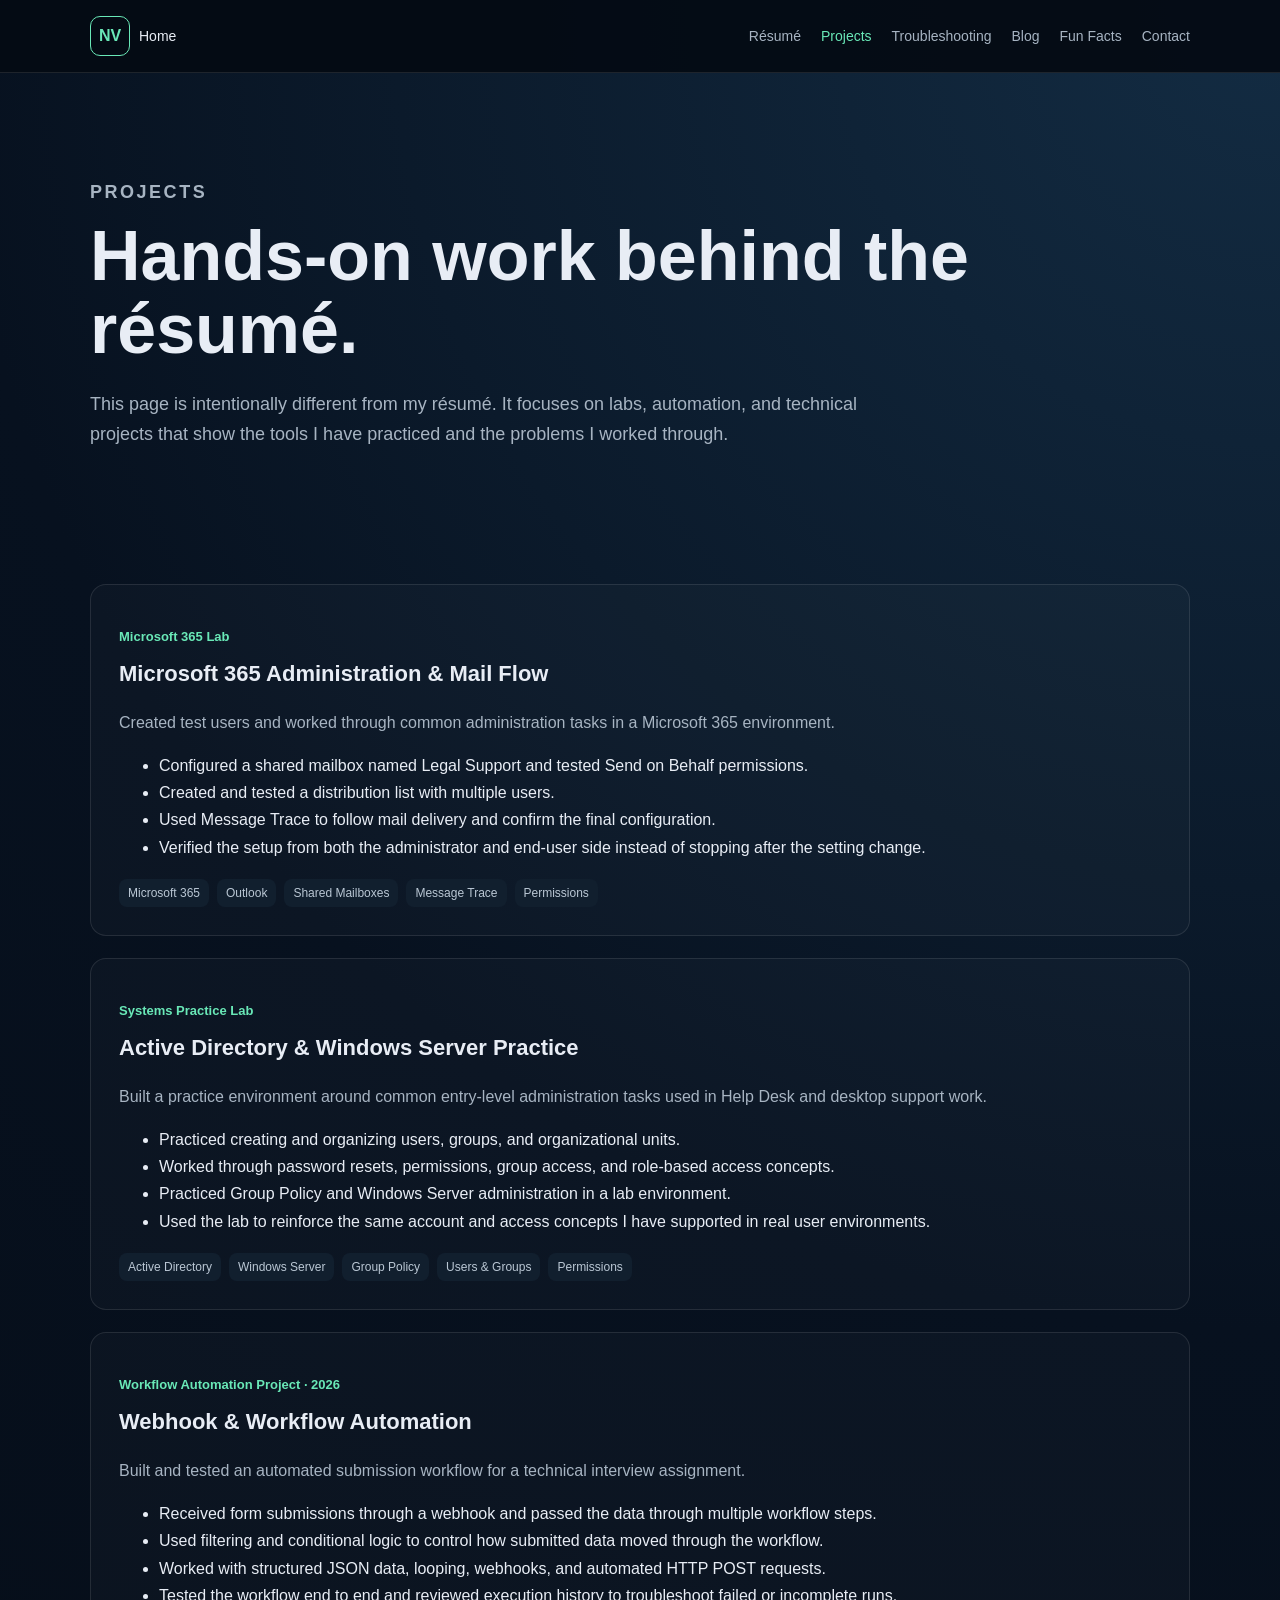
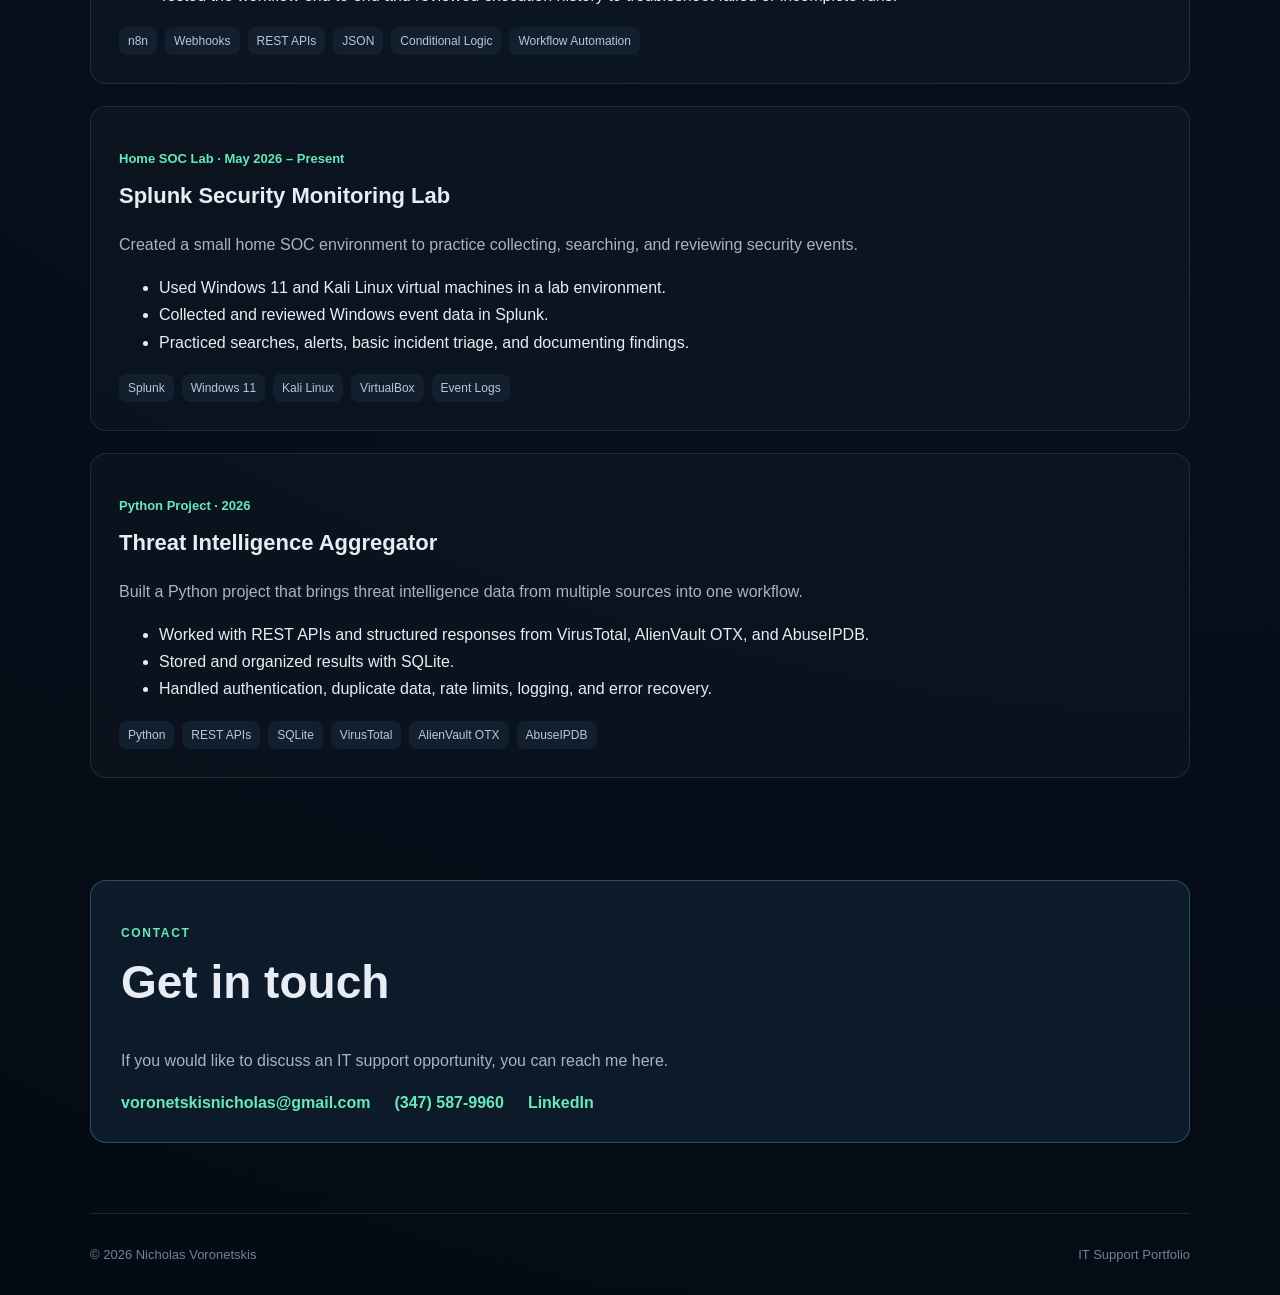
==== experience.html @ 8851084f "Add files via upload" ====
<!DOCTYPE html>
<html lang="en">
<head>
<!-- Google tag (gtag.js) -->
<script async src="https://www.googletagmanager.com/gtag/js?id=G-PJ1ZQS4GLR"></script>
<script>
  window.dataLayer = window.dataLayer || [];
  function gtag(){dataLayer.push(arguments);}
  gtag('js', new Date());
  gtag('config', 'G-PJ1ZQS4GLR');
</script>
  <meta charset="UTF-8">
  <meta name="viewport" content="width=device-width, initial-scale=1.0">
  <meta name="description" content="Hands-on IT support, systems, automation, and cybersecurity projects by Nicholas Voronetskis.">
  <title>Projects | Nicholas Voronetskis</title>
  <link rel="stylesheet" href="styles.css">
</head>
<body>
  <header class="site-header">
    <nav class="navbar container">
      <a class="logo" href="index.html"><span class="logo-box">NV</span><span class="home-label">Home</span></a>
      <div class="nav-links">
        <a href="resume.html">Résumé</a> <a class="active" href="experience.html">Projects</a> <a href="troubleshooting.html">Troubleshooting</a> <a href="blog.html">Blog</a> <a href="fun-facts.html">Fun Facts</a> <a href="#contact">Contact</a>
      </div>
    </nav>
  </header>
  <main>
    <section class="page-intro container">
      <p class="eyebrow">PROJECTS</p>
      <h1>Hands-on work behind the résumé.</h1>
      <p>This page is intentionally different from my résumé. It focuses on labs, automation, and technical projects that show the tools I have practiced and the problems I worked through.</p>
    </section>

    <section class="section container">
      <div class="experience-list">
        <article class="experience-item">
          <p class="date">Microsoft 365 Lab</p>
          <h3>Microsoft 365 Administration & Mail Flow</h3>
          <p>Created test users and worked through common administration tasks in a Microsoft 365 environment.</p>
          <ul>
            <li>Configured a shared mailbox named Legal Support and tested Send on Behalf permissions.</li>
            <li>Created and tested a distribution list with multiple users.</li>
            <li>Used Message Trace to follow mail delivery and confirm the final configuration.</li>
            <li>Verified the setup from both the administrator and end-user side instead of stopping after the setting change.</li>
          </ul>
          <div class="tag-list"><span>Microsoft 365</span><span>Outlook</span><span>Shared Mailboxes</span><span>Message Trace</span><span>Permissions</span></div>
        </article>

        <article class="experience-item">
          <p class="date">Systems Practice Lab</p>
          <h3>Active Directory & Windows Server Practice</h3>
          <p>Built a practice environment around common entry-level administration tasks used in Help Desk and desktop support work.</p>
          <ul>
            <li>Practiced creating and organizing users, groups, and organizational units.</li>
            <li>Worked through password resets, permissions, group access, and role-based access concepts.</li>
            <li>Practiced Group Policy and Windows Server administration in a lab environment.</li>
            <li>Used the lab to reinforce the same account and access concepts I have supported in real user environments.</li>
          </ul>
          <div class="tag-list"><span>Active Directory</span><span>Windows Server</span><span>Group Policy</span><span>Users & Groups</span><span>Permissions</span></div>
        </article>

        <article class="experience-item">
          <p class="date">Workflow Automation Project · 2026</p>
          <h3>Webhook & Workflow Automation</h3>
          <p>Built and tested an automated submission workflow for a technical interview assignment.</p>
          <ul>
            <li>Received form submissions through a webhook and passed the data through multiple workflow steps.</li>
            <li>Used filtering and conditional logic to control how submitted data moved through the workflow.</li>
            <li>Worked with structured JSON data, looping, webhooks, and automated HTTP POST requests.</li>
            <li>Tested the workflow end to end and reviewed execution history to troubleshoot failed or incomplete runs.</li>
          </ul>
          <div class="tag-list"><span>n8n</span><span>Webhooks</span><span>REST APIs</span><span>JSON</span><span>Conditional Logic</span><span>Workflow Automation</span></div>
        </article>

        <article class="experience-item">
          <p class="date">Home SOC Lab · May 2026 – Present</p>
          <h3>Splunk Security Monitoring Lab</h3>
          <p>Created a small home SOC environment to practice collecting, searching, and reviewing security events.</p>
          <ul>
            <li>Used Windows 11 and Kali Linux virtual machines in a lab environment.</li>
            <li>Collected and reviewed Windows event data in Splunk.</li>
            <li>Practiced searches, alerts, basic incident triage, and documenting findings.</li>
          </ul>
          <div class="tag-list"><span>Splunk</span><span>Windows 11</span><span>Kali Linux</span><span>VirtualBox</span><span>Event Logs</span></div>
        </article>

        <article class="experience-item">
          <p class="date">Python Project · 2026</p>
          <h3>Threat Intelligence Aggregator</h3>
          <p>Built a Python project that brings threat intelligence data from multiple sources into one workflow.</p>
          <ul>
            <li>Worked with REST APIs and structured responses from VirusTotal, AlienVault OTX, and AbuseIPDB.</li>
            <li>Stored and organized results with SQLite.</li>
            <li>Handled authentication, duplicate data, rate limits, logging, and error recovery.</li>
          </ul>
          <div class="tag-list"><span>Python</span><span>REST APIs</span><span>SQLite</span><span>VirusTotal</span><span>AlienVault OTX</span><span>AbuseIPDB</span></div>
        </article>
      </div>
    </section>
    <section id="contact" class="static-contact container">
      <div class="contact-card">
        <p class="eyebrow">CONTACT</p>
        <h2>Get in touch</h2>
        <p>If you would like to discuss an IT support opportunity, you can reach me here.</p>
        <div class="contact-links">
          <a href="mailto:voronetskisnicholas@gmail.com">voronetskisnicholas@gmail.com</a>
          <a href="tel:+13475879960">(347) 587-9960</a>
          <a href="https://www.linkedin.com/in/nicholas-voronetskis-90a94b221" target="_blank" rel="noopener">LinkedIn</a>
        </div>
      </div>
    </section>
  </main>
  <footer class="site-footer container">
    <span>© 2026 Nicholas Voronetskis</span>
    <span>IT Support Portfolio</span>
  </footer>
</body>
</html>
---- styles.css ----
:root {
  --background: #07111f;
  --panel: #0d1a2a;
  --text: #e8edf5;
  --muted: #a7b4c2;
  --accent: #69e8b7;
  --border: rgba(255, 255, 255, 0.1);
}

* { box-sizing: border-box; }
html { scroll-behavior: smooth; }
body {
  margin: 0;
  min-width: 320px;
  font-family: Arial, Helvetica, sans-serif;
  color: var(--text);
  background: radial-gradient(circle at top right, #132c43, var(--background) 42%, #050b14);
}
a { color: inherit; text-decoration: none; }
.container { width: min(1100px, calc(100% - 40px)); margin: 0 auto; }

.site-header {
  position: sticky;
  top: 0;
  z-index: 10;
  background: rgba(5, 11, 20, 0.94);
  border-bottom: 1px solid var(--border);
}
.navbar {
  min-height: 72px;
  display: flex;
  align-items: center;
  justify-content: space-between;
  gap: 24px;
}
.logo {
  display: inline-flex;
  align-items: center;
  gap: 9px;
  flex: 0 0 auto;
}
.logo-box {
  width: 40px;
  height: 40px;
  display: inline-flex;
  align-items: center;
  justify-content: center;
  border: 1px solid var(--accent);
  border-radius: 10px;
  color: var(--accent);
  font-weight: 700;
}
.home-label { color: var(--text); font-size: 14px; }
.nav-links {
  display: flex;
  align-items: center;
  justify-content: flex-end;
  flex-wrap: wrap;
  gap: 20px;
  color: var(--muted);
  font-size: 14px;
}
.nav-links a { padding: 7px 0; }
.nav-links a:hover,
.nav-links a.active { color: var(--accent); }

.eyebrow {
  margin-bottom: 12px;
  color: var(--accent);
  font-size: 12px;
  font-weight: 700;
  letter-spacing: .14em;
}
h1, h2, h3 { margin-top: 0; }
h1 {
  max-width: 880px;
  margin-bottom: 22px;
  font-size: clamp(42px, 6vw, 70px);
  line-height: 1.05;
}
h2 { font-size: clamp(30px, 4vw, 46px); }
h3 { font-size: 22px; }
p, li { line-height: 1.7; }
.muted { color: var(--muted); }
.section { padding: 86px 0; }
.section-lead { max-width: 760px; color: var(--muted); font-size: 17px; margin-bottom: 30px; }
.page-intro { padding: 86px 0 30px; }
.page-intro p { max-width: 780px; color: var(--muted); font-size: 18px; }

.hero {
  min-height: 650px;
  display: grid;
  grid-template-columns: 1.25fr .75fr;
  align-items: center;
  gap: 64px;
  padding: 84px 0 62px;
}
.status {
  display: inline-block;
  margin-bottom: 24px;
  padding: 8px 12px;
  color: var(--accent);
  background: rgba(105, 232, 183, 0.08);
  border: 1px solid rgba(105, 232, 183, 0.22);
  border-radius: 999px;
  font-size: 13px;
}
.hero-description { max-width: 720px; color: var(--muted); font-size: 18px; }
.hero-buttons { display: flex; flex-wrap: wrap; align-items: center; gap: 20px; margin: 30px 0 24px; }
.button { display: inline-block; padding: 13px 17px; border-radius: 10px; font-weight: 700; }
.button-primary { color: #06111d; background: var(--accent); }
.text-link, .card-link, .resume-pdf-link a { color: var(--accent); font-weight: 700; }
.text-link:hover, .card-link:hover, .resume-pdf-link a:hover { text-decoration: underline; }
.hero-details { display: flex; flex-wrap: wrap; gap: 10px 22px; color: #8998a8; font-size: 14px; }
.profile-card {
  padding: 26px;
  text-align: center;
  background: rgba(13, 26, 42, .85);
  border: 1px solid var(--border);
  border-radius: 18px;
}
.profile-photo { width: 205px; height: 205px; margin-bottom: 18px; object-fit: cover; border: 3px solid rgba(105, 232, 183, .35); border-radius: 50%; }
.profile-card h3 { margin-bottom: 10px; }

.skill-row {
  display: grid;
  grid-template-columns: repeat(4, 1fr);
  border: 1px solid var(--border);
  border-radius: 14px;
  overflow: hidden;
}
.skill-row div {
  min-height: 78px;
  display: grid;
  place-items: center;
  padding: 14px;
  color: #bdc8d3;
  text-align: center;
  border-right: 1px solid var(--border);
}
.skill-row div:last-child { border-right: none; }

.card-grid { display: grid; grid-template-columns: repeat(2, 1fr); gap: 20px; }
.card {
  padding: 27px;
  background: rgba(255,255,255,.025);
  border: 1px solid var(--border);
  border-radius: 16px;
}
.card p { color: var(--muted); }

.experience-list, .resume-list { display: grid; gap: 22px; }
.experience-item, .resume-section {
  padding: 28px;
  background: rgba(255,255,255,.025);
  border: 1px solid var(--border);
  border-radius: 16px;
}
.experience-item p:not(.date) { color: var(--muted); }
.date { color: var(--accent); font-size: 13px; font-weight: 700; }
.tag-list { display: flex; flex-wrap: wrap; gap: 8px; margin-top: 18px; }
.tag-list span { padding: 7px 9px; color: #bac7d4; background: #111f2e; border-radius: 8px; font-size: 12px; }
.support-steps { padding-left: 22px; }
.support-steps li { margin-bottom: 10px; }

.resume-layout { display: grid; grid-template-columns: .75fr 1.25fr; gap: 24px; }
.resume-column { display: grid; gap: 20px; align-content: start; }
.resume-pdf-link { margin-top: 20px; }

.placeholder {
  padding: 44px;
  text-align: center;
  background: rgba(105,232,183,.035);
  border: 1px dashed rgba(105,232,183,.3);
  border-radius: 16px;
}
.fun-grid { display: grid; grid-template-columns: repeat(3, 1fr); gap: 20px; }
.fun-card { padding: 26px; background: rgba(255,255,255,.025); border: 1px solid var(--border); border-radius: 16px; }
.fun-icon { margin-bottom: 14px; font-size: 30px; }

.static-contact { scroll-margin-top: 90px; padding: 16px 0 70px; }
.contact-card {
  padding: 30px;
  background: var(--panel);
  border: 1px solid rgba(105,232,183,.28);
  border-radius: 16px;
}
.contact-card > p:not(.eyebrow) { color: var(--muted); }
.contact-links { display: flex; flex-wrap: wrap; gap: 14px 24px; margin-top: 20px; }
.contact-links a { color: var(--accent); font-weight: 700; }
.contact-links a:hover { text-decoration: underline; }

.site-footer {
  min-height: 82px;
  display: flex;
  align-items: center;
  justify-content: space-between;
  gap: 16px;
  color: #718195;
  border-top: 1px solid var(--border);
  font-size: 13px;
}

@media (max-width: 850px) {
  .hero, .resume-layout { grid-template-columns: 1fr; }
  .hero { min-height: auto; gap: 36px; }
  .profile-card { max-width: 420px; }
  .skill-row { grid-template-columns: repeat(2, 1fr); }
  .fun-grid, .card-grid { grid-template-columns: 1fr; }
}

@media (max-width: 680px) {
  .container { width: min(100% - 28px, 1100px); }
  .navbar { align-items: flex-start; padding: 14px 0; }
  .nav-links { gap: 8px 14px; font-size: 12px; }
  .home-label { display: none; }
  h1 { font-size: 42px; }
  .section { padding: 68px 0; }
  .skill-row { grid-template-columns: 1fr; }
  .skill-row div { border-right: none; border-bottom: 1px solid var(--border); }
  .skill-row div:last-child { border-bottom: none; }
  .contact-links { flex-direction: column; gap: 12px; }
  .site-footer { flex-direction: column; justify-content: center; text-align: center; }
}
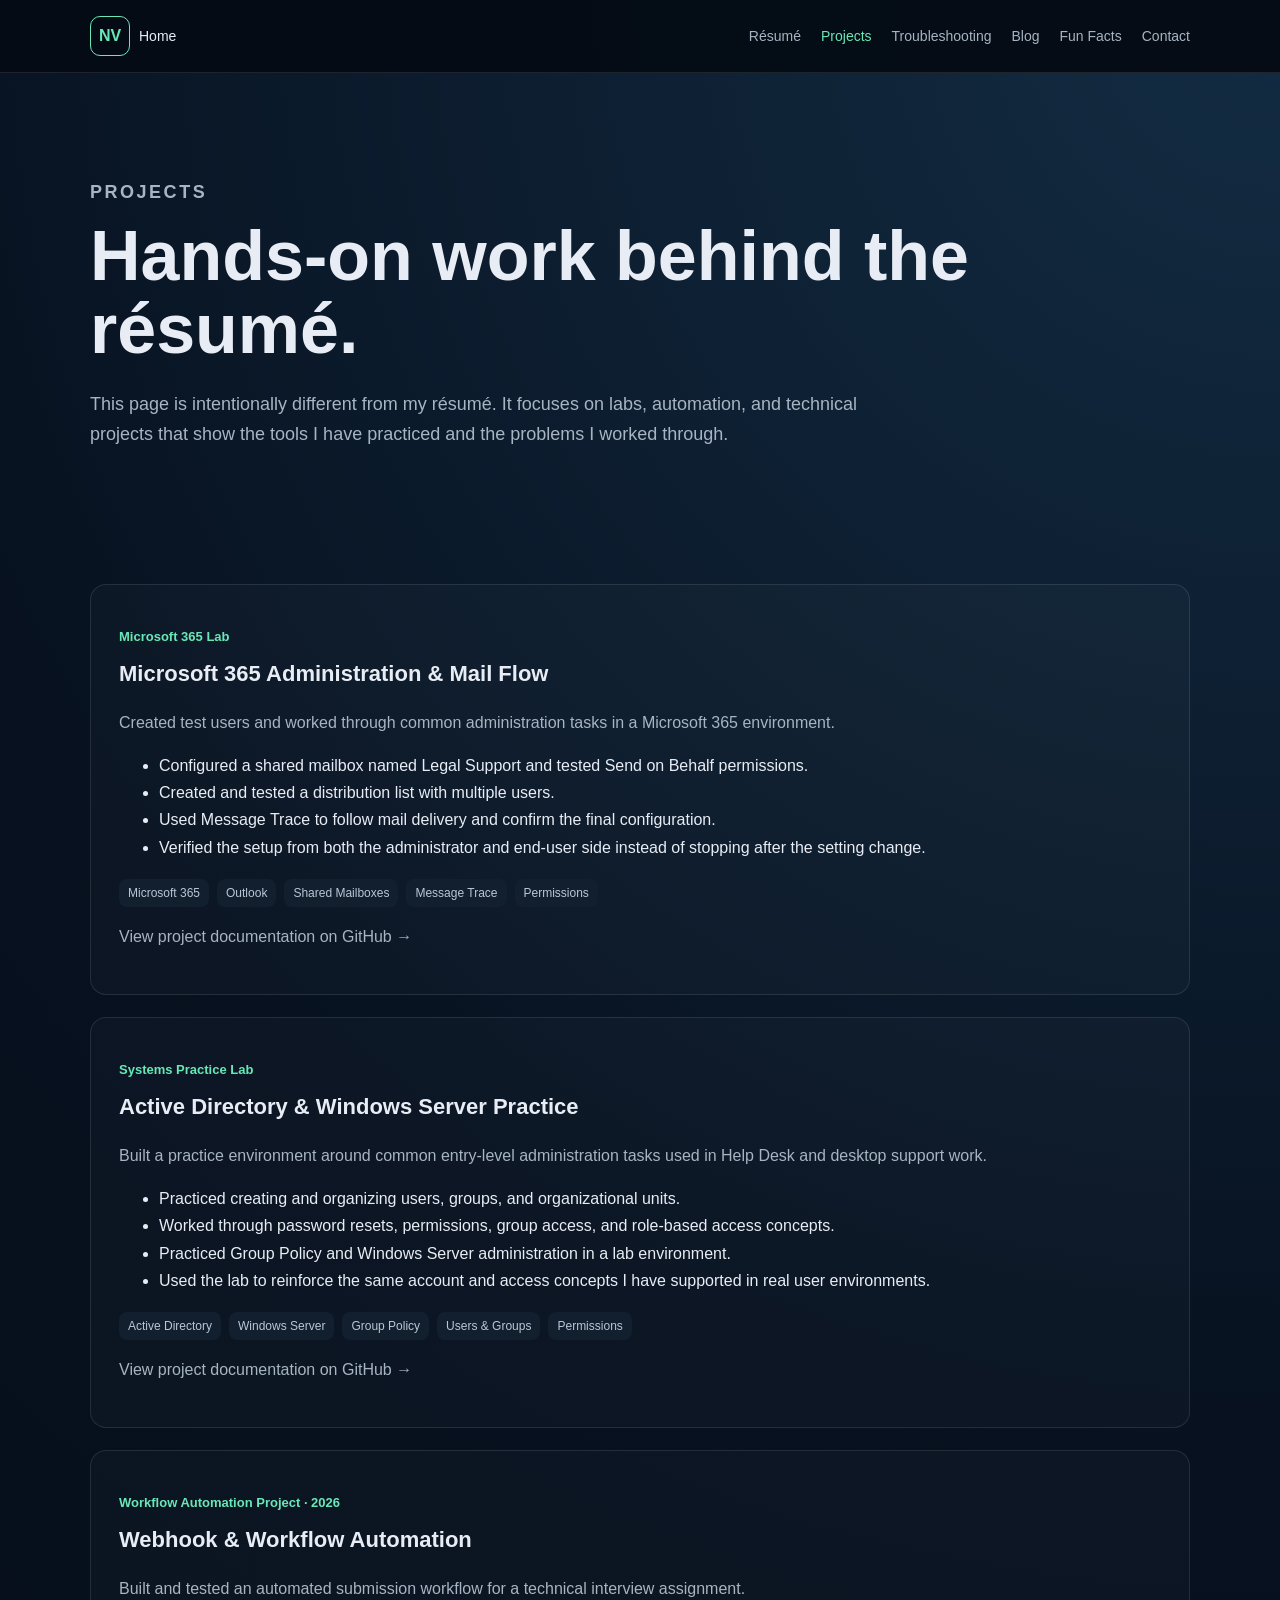
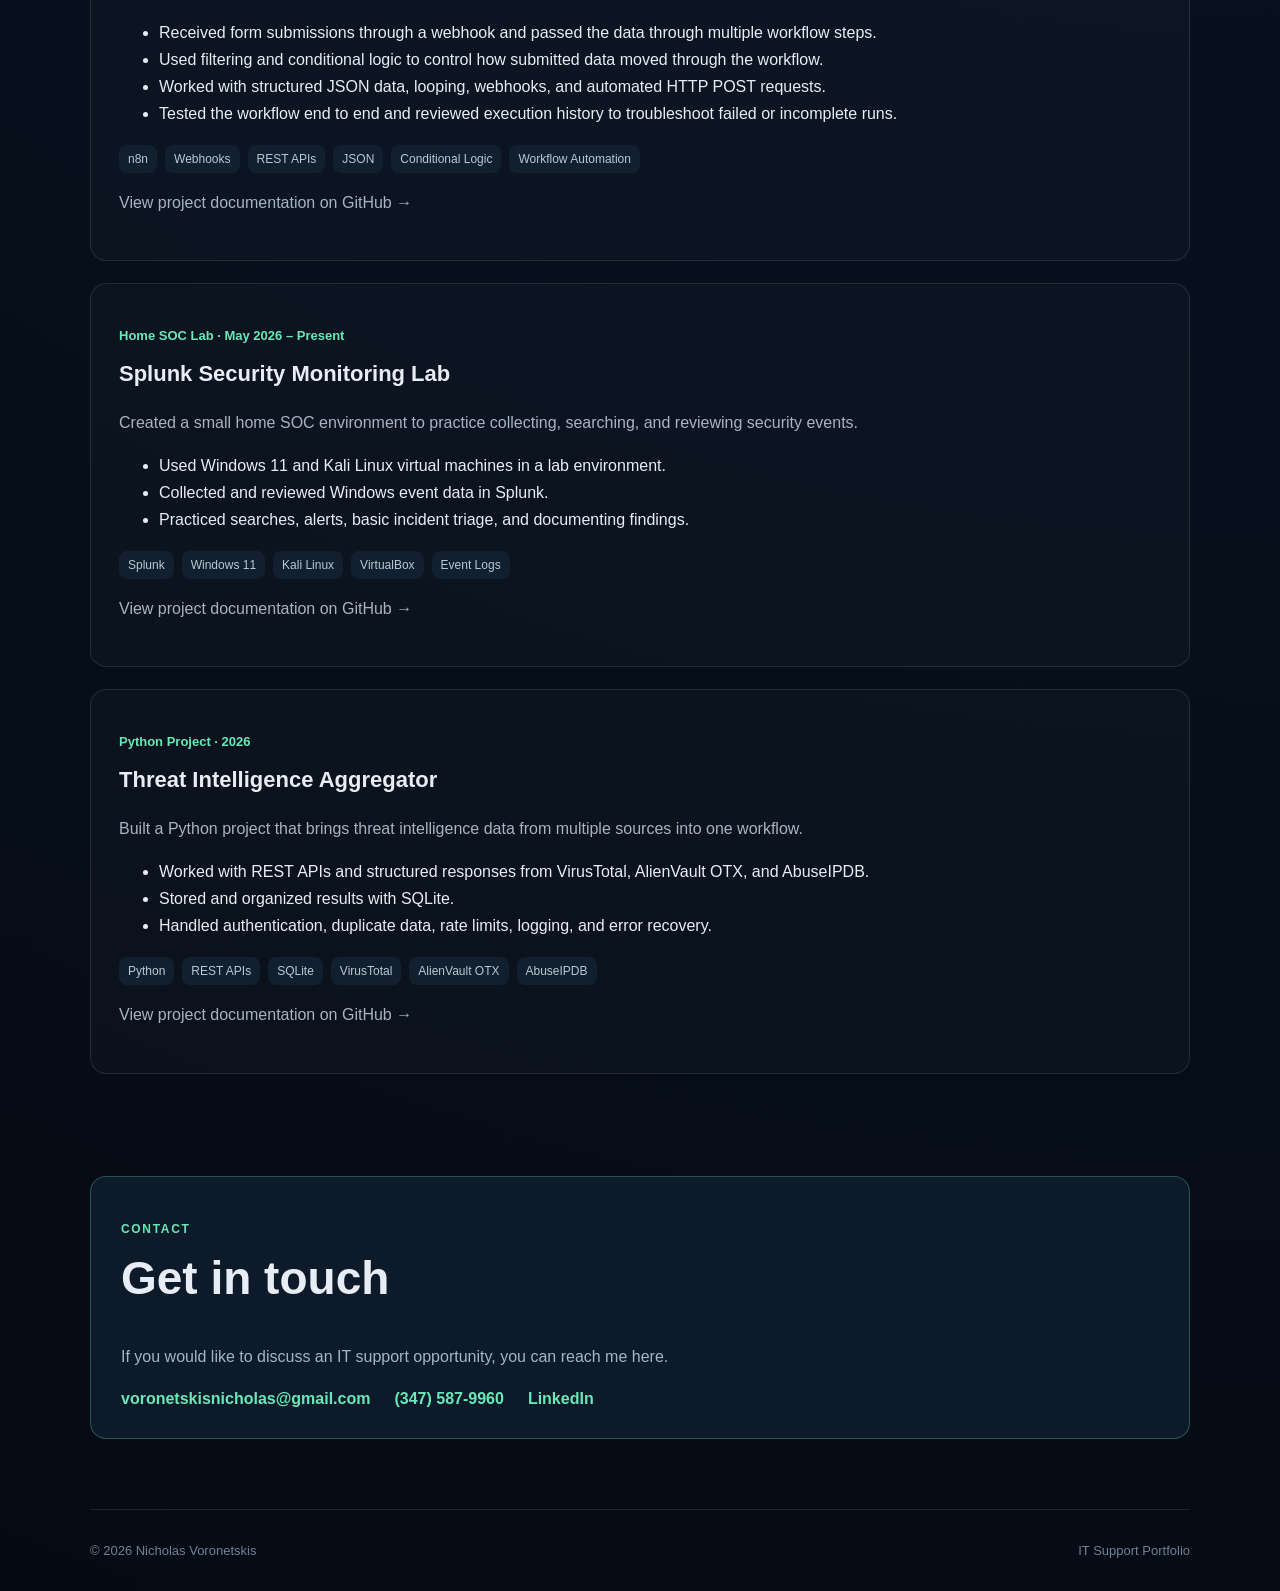
==== commit 6a481158: "Link projects to their separate GitHub repositories" ====
--- a/experience.html
+++ b/experience.html
@@ -44,6 +44,7 @@
             <li>Verified the setup from both the administrator and end-user side instead of stopping after the setting change.</li>
           </ul>
           <div class="tag-list"><span>Microsoft 365</span><span>Outlook</span><span>Shared Mailboxes</span><span>Message Trace</span><span>Permissions</span></div>
+          <p><a href="https://github.com/nickatto/microsoft-365-administration-lab" target="_blank" rel="noopener">View project documentation on GitHub &rarr;</a></p>
         </article>
 
         <article class="experience-item">
@@ -57,6 +58,7 @@
             <li>Used the lab to reinforce the same account and access concepts I have supported in real user environments.</li>
           </ul>
           <div class="tag-list"><span>Active Directory</span><span>Windows Server</span><span>Group Policy</span><span>Users & Groups</span><span>Permissions</span></div>
+          <p><a href="https://github.com/nickatto/active-directory-windows-lab" target="_blank" rel="noopener">View project documentation on GitHub &rarr;</a></p>
         </article>
 
         <article class="experience-item">
@@ -70,6 +72,7 @@
             <li>Tested the workflow end to end and reviewed execution history to troubleshoot failed or incomplete runs.</li>
           </ul>
           <div class="tag-list"><span>n8n</span><span>Webhooks</span><span>REST APIs</span><span>JSON</span><span>Conditional Logic</span><span>Workflow Automation</span></div>
+          <p><a href="https://github.com/nickatto/webhook-workflow-automation" target="_blank" rel="noopener">View project documentation on GitHub &rarr;</a></p>
         </article>
 
         <article class="experience-item">
@@ -82,6 +85,7 @@
             <li>Practiced searches, alerts, basic incident triage, and documenting findings.</li>
           </ul>
           <div class="tag-list"><span>Splunk</span><span>Windows 11</span><span>Kali Linux</span><span>VirtualBox</span><span>Event Logs</span></div>
+          <p><a href="https://github.com/nickatto/splunk-security-monitoring-lab" target="_blank" rel="noopener">View project documentation on GitHub &rarr;</a></p>
         </article>
 
         <article class="experience-item">
@@ -94,6 +98,7 @@
             <li>Handled authentication, duplicate data, rate limits, logging, and error recovery.</li>
           </ul>
           <div class="tag-list"><span>Python</span><span>REST APIs</span><span>SQLite</span><span>VirusTotal</span><span>AlienVault OTX</span><span>AbuseIPDB</span></div>
+          <p><a href="https://github.com/nickatto/threat-intelligence-aggregator" target="_blank" rel="noopener">View project documentation on GitHub &rarr;</a></p>
         </article>
       </div>
     </section>
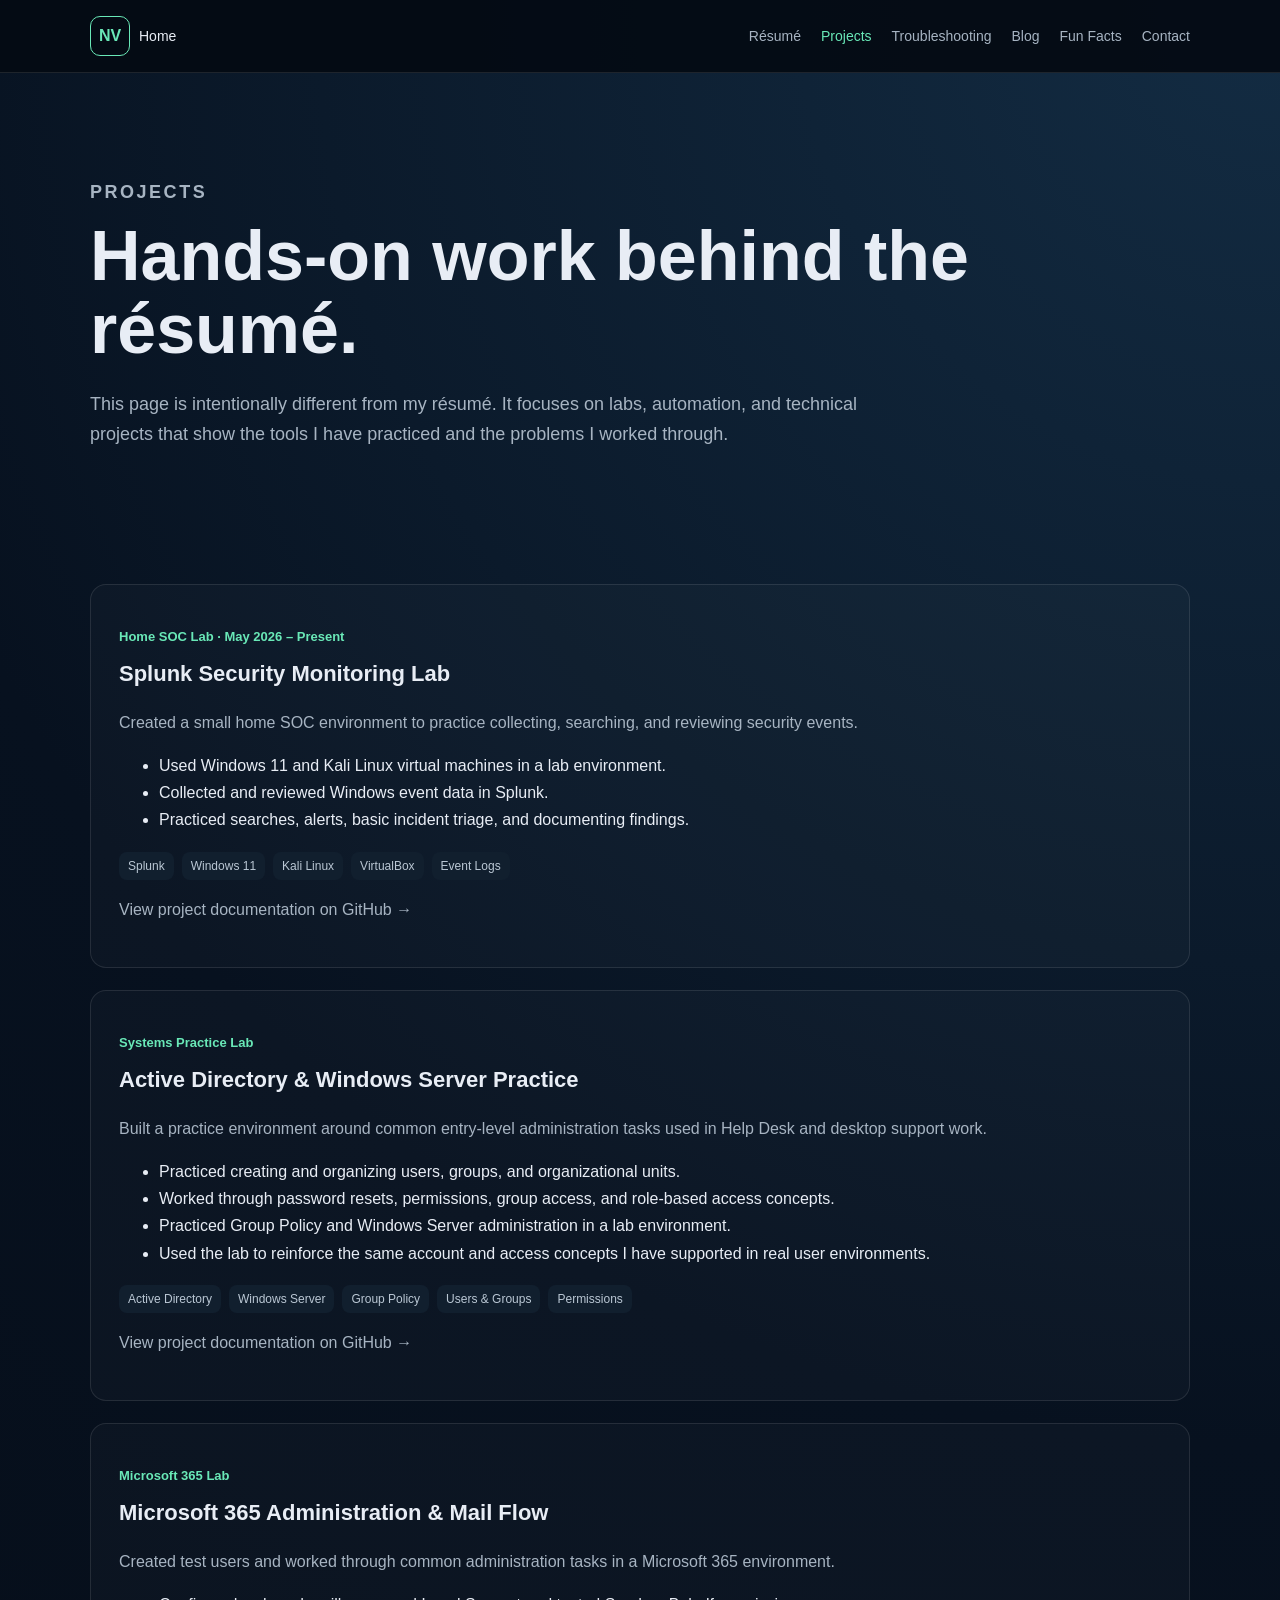
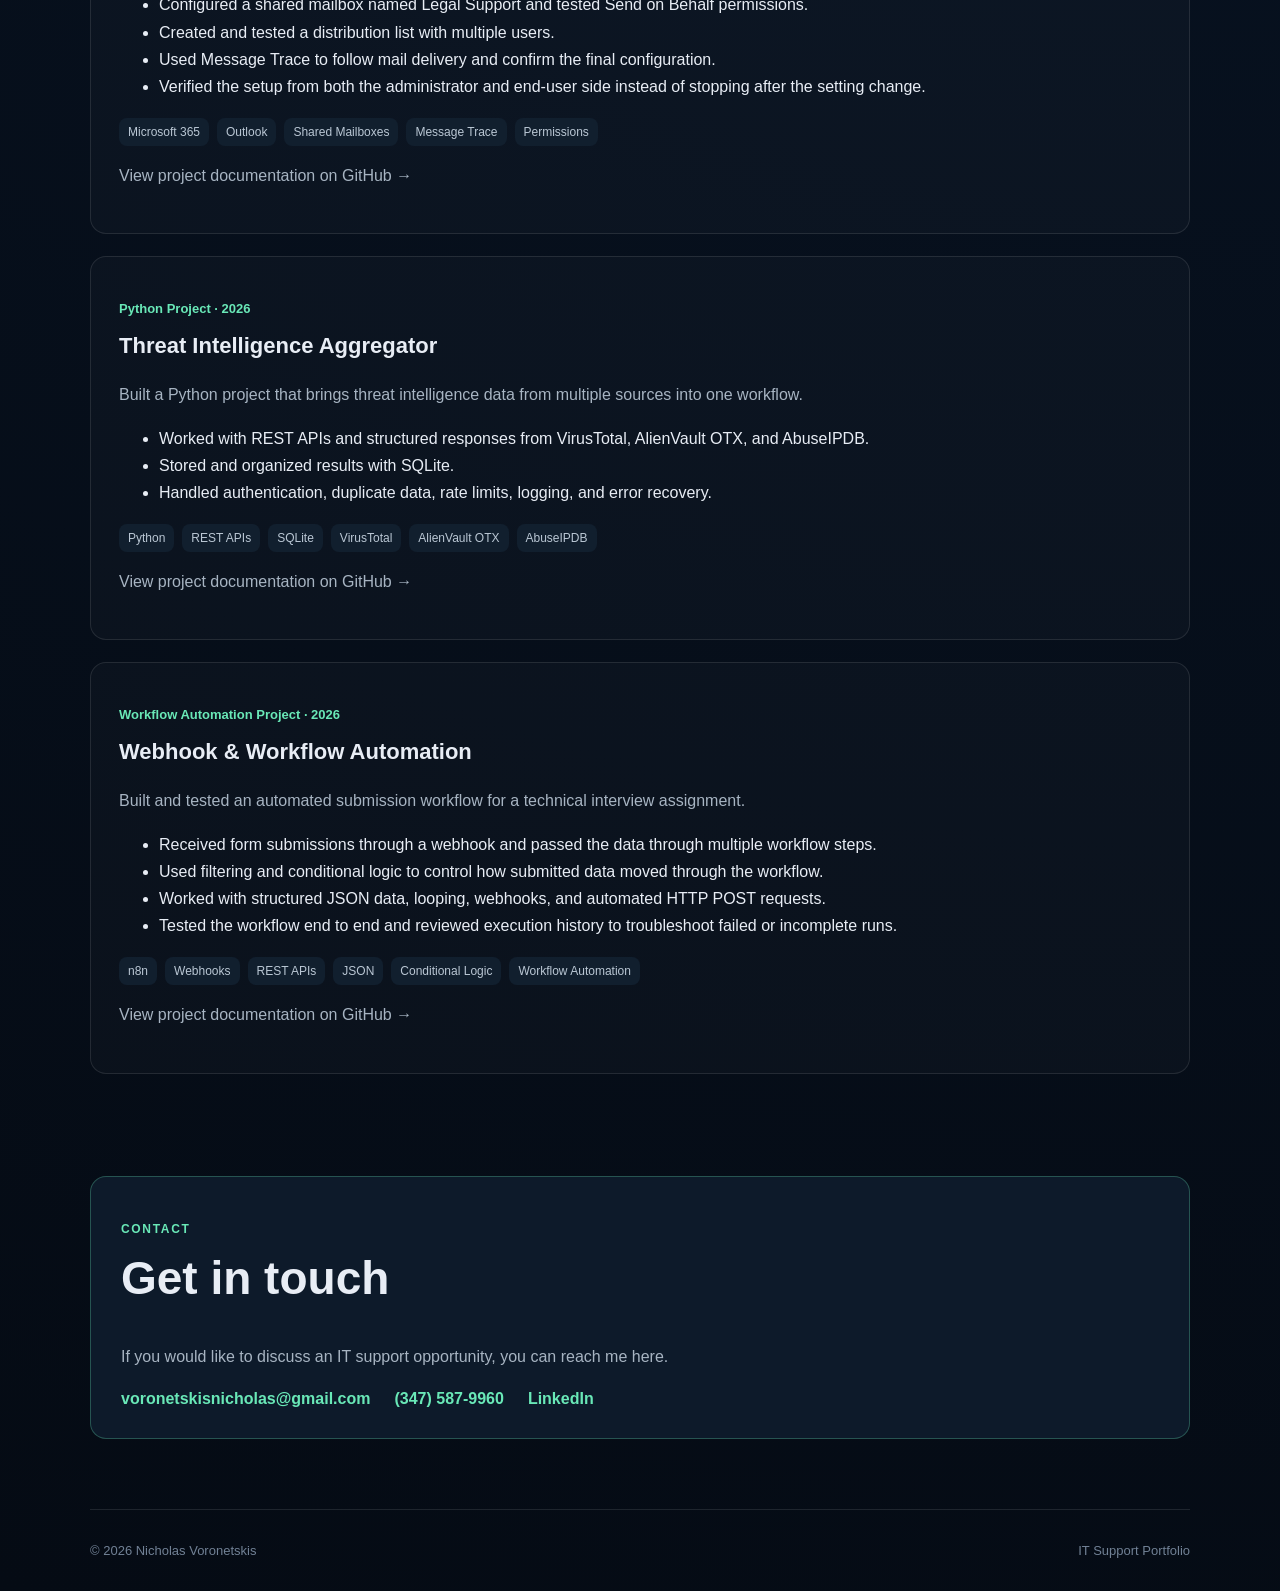
==== commit 5ddce53d: "Prioritize cybersecurity and IT administration projects" ====
--- a/experience.html
+++ b/experience.html
@@ -34,17 +34,16 @@
     <section class="section container">
       <div class="experience-list">
         <article class="experience-item">
-          <p class="date">Microsoft 365 Lab</p>
-          <h3>Microsoft 365 Administration & Mail Flow</h3>
-          <p>Created test users and worked through common administration tasks in a Microsoft 365 environment.</p>
+          <p class="date">Home SOC Lab · May 2026 – Present</p>
+          <h3>Splunk Security Monitoring Lab</h3>
+          <p>Created a small home SOC environment to practice collecting, searching, and reviewing security events.</p>
           <ul>
-            <li>Configured a shared mailbox named Legal Support and tested Send on Behalf permissions.</li>
-            <li>Created and tested a distribution list with multiple users.</li>
-            <li>Used Message Trace to follow mail delivery and confirm the final configuration.</li>
-            <li>Verified the setup from both the administrator and end-user side instead of stopping after the setting change.</li>
+            <li>Used Windows 11 and Kali Linux virtual machines in a lab environment.</li>
+            <li>Collected and reviewed Windows event data in Splunk.</li>
+            <li>Practiced searches, alerts, basic incident triage, and documenting findings.</li>
           </ul>
-          <div class="tag-list"><span>Microsoft 365</span><span>Outlook</span><span>Shared Mailboxes</span><span>Message Trace</span><span>Permissions</span></div>
-          <p><a href="https://github.com/nickatto/microsoft-365-administration-lab" target="_blank" rel="noopener">View project documentation on GitHub &rarr;</a></p>
+          <div class="tag-list"><span>Splunk</span><span>Windows 11</span><span>Kali Linux</span><span>VirtualBox</span><span>Event Logs</span></div>
+          <p><a href="https://github.com/nickatto/splunk-security-monitoring-lab" target="_blank" rel="noopener">View project documentation on GitHub &rarr;</a></p>
         </article>
 
         <article class="experience-item">
@@ -62,30 +61,17 @@
         </article>
 
         <article class="experience-item">
-          <p class="date">Workflow Automation Project · 2026</p>
-          <h3>Webhook & Workflow Automation</h3>
-          <p>Built and tested an automated submission workflow for a technical interview assignment.</p>
+          <p class="date">Microsoft 365 Lab</p>
+          <h3>Microsoft 365 Administration & Mail Flow</h3>
+          <p>Created test users and worked through common administration tasks in a Microsoft 365 environment.</p>
           <ul>
-            <li>Received form submissions through a webhook and passed the data through multiple workflow steps.</li>
-            <li>Used filtering and conditional logic to control how submitted data moved through the workflow.</li>
-            <li>Worked with structured JSON data, looping, webhooks, and automated HTTP POST requests.</li>
-            <li>Tested the workflow end to end and reviewed execution history to troubleshoot failed or incomplete runs.</li>
+            <li>Configured a shared mailbox named Legal Support and tested Send on Behalf permissions.</li>
+            <li>Created and tested a distribution list with multiple users.</li>
+            <li>Used Message Trace to follow mail delivery and confirm the final configuration.</li>
+            <li>Verified the setup from both the administrator and end-user side instead of stopping after the setting change.</li>
           </ul>
-          <div class="tag-list"><span>n8n</span><span>Webhooks</span><span>REST APIs</span><span>JSON</span><span>Conditional Logic</span><span>Workflow Automation</span></div>
-          <p><a href="https://github.com/nickatto/webhook-workflow-automation" target="_blank" rel="noopener">View project documentation on GitHub &rarr;</a></p>
-        </article>
-
-        <article class="experience-item">
-          <p class="date">Home SOC Lab · May 2026 – Present</p>
-          <h3>Splunk Security Monitoring Lab</h3>
-          <p>Created a small home SOC environment to practice collecting, searching, and reviewing security events.</p>
-          <ul>
-            <li>Used Windows 11 and Kali Linux virtual machines in a lab environment.</li>
-            <li>Collected and reviewed Windows event data in Splunk.</li>
-            <li>Practiced searches, alerts, basic incident triage, and documenting findings.</li>
-          </ul>
-          <div class="tag-list"><span>Splunk</span><span>Windows 11</span><span>Kali Linux</span><span>VirtualBox</span><span>Event Logs</span></div>
-          <p><a href="https://github.com/nickatto/splunk-security-monitoring-lab" target="_blank" rel="noopener">View project documentation on GitHub &rarr;</a></p>
+          <div class="tag-list"><span>Microsoft 365</span><span>Outlook</span><span>Shared Mailboxes</span><span>Message Trace</span><span>Permissions</span></div>
+          <p><a href="https://github.com/nickatto/microsoft-365-administration-lab" target="_blank" rel="noopener">View project documentation on GitHub &rarr;</a></p>
         </article>
 
         <article class="experience-item">
@@ -99,6 +85,20 @@
           </ul>
           <div class="tag-list"><span>Python</span><span>REST APIs</span><span>SQLite</span><span>VirusTotal</span><span>AlienVault OTX</span><span>AbuseIPDB</span></div>
           <p><a href="https://github.com/nickatto/threat-intelligence-aggregator" target="_blank" rel="noopener">View project documentation on GitHub &rarr;</a></p>
+        </article>
+
+        <article class="experience-item">
+          <p class="date">Workflow Automation Project · 2026</p>
+          <h3>Webhook & Workflow Automation</h3>
+          <p>Built and tested an automated submission workflow for a technical interview assignment.</p>
+          <ul>
+            <li>Received form submissions through a webhook and passed the data through multiple workflow steps.</li>
+            <li>Used filtering and conditional logic to control how submitted data moved through the workflow.</li>
+            <li>Worked with structured JSON data, looping, webhooks, and automated HTTP POST requests.</li>
+            <li>Tested the workflow end to end and reviewed execution history to troubleshoot failed or incomplete runs.</li>
+          </ul>
+          <div class="tag-list"><span>n8n</span><span>Webhooks</span><span>REST APIs</span><span>JSON</span><span>Conditional Logic</span><span>Workflow Automation</span></div>
+          <p><a href="https://github.com/nickatto/webhook-workflow-automation" target="_blank" rel="noopener">View project documentation on GitHub &rarr;</a></p>
         </article>
       </div>
     </section>
